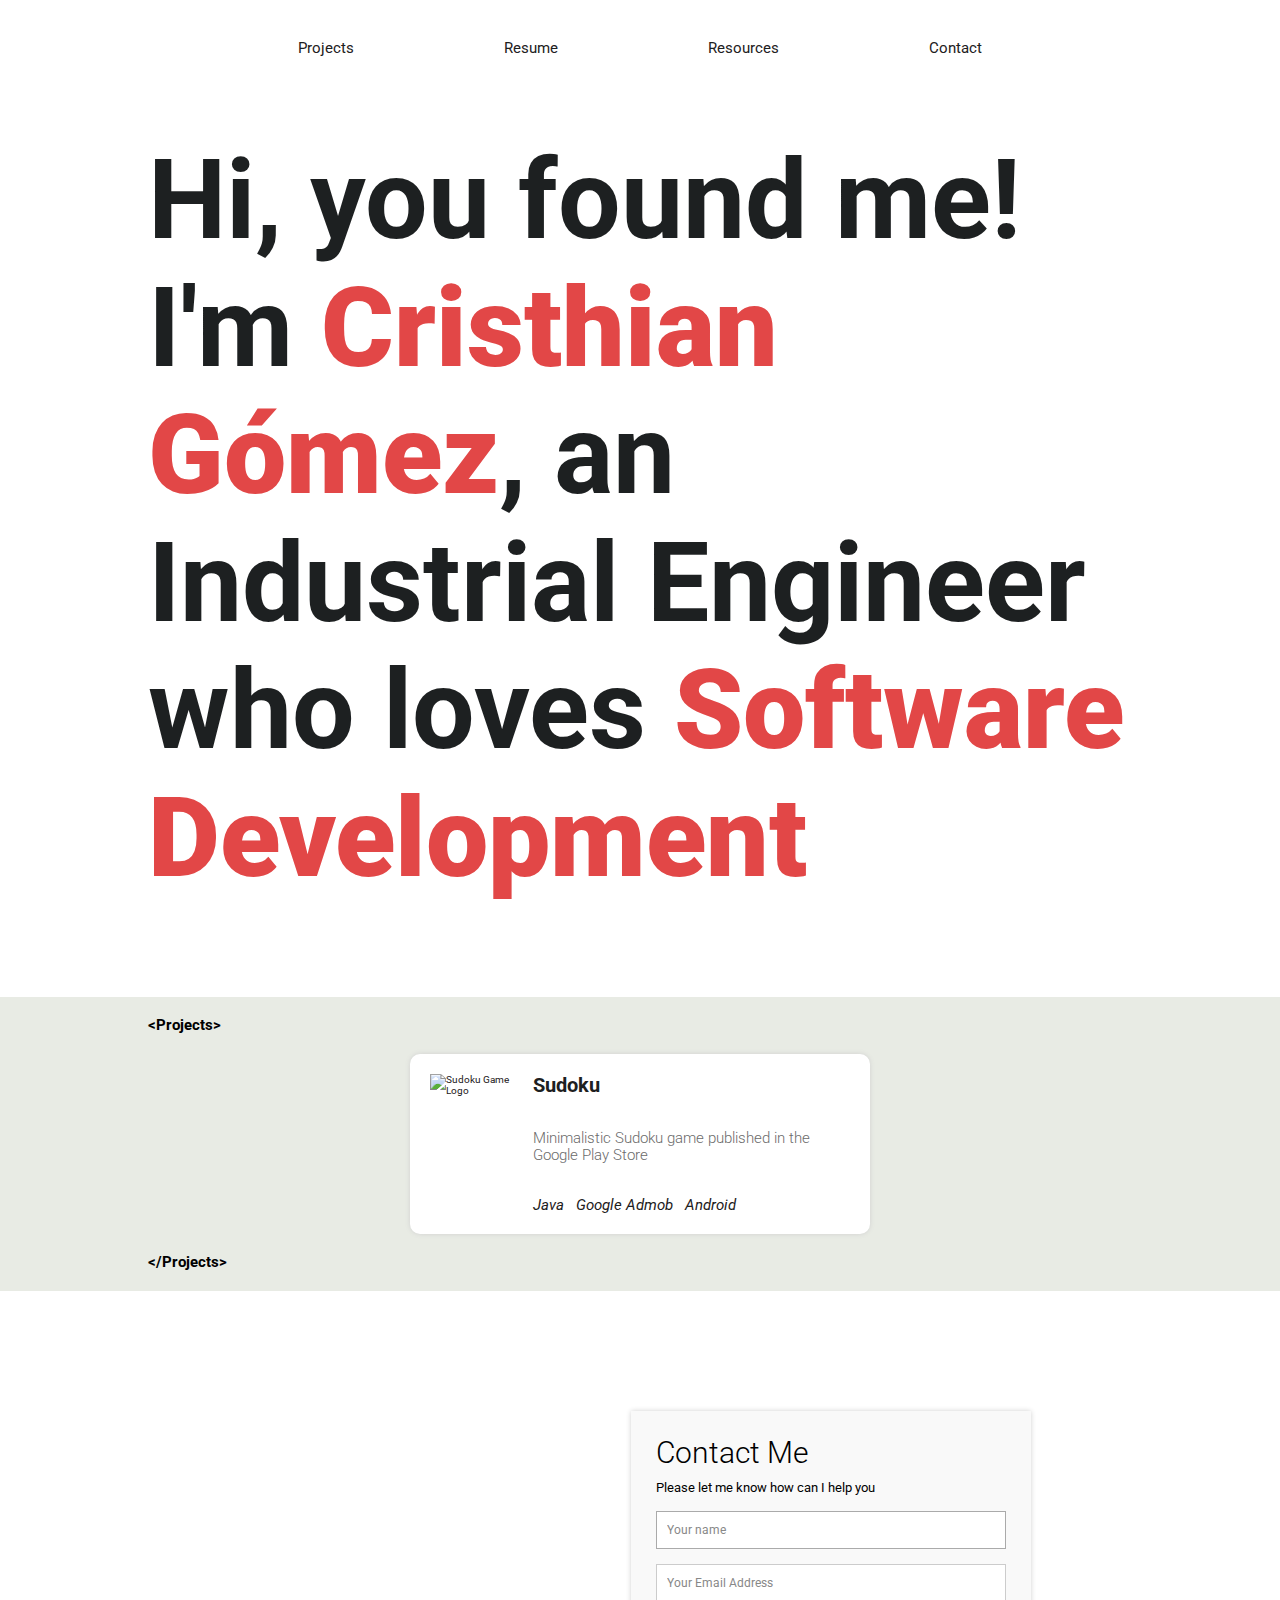
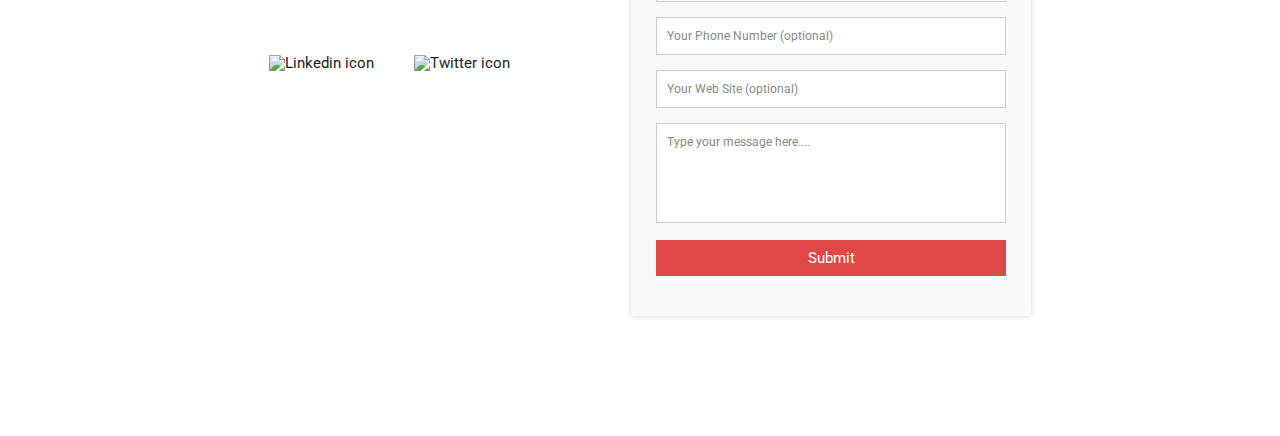
==== index.html @ 99d96ec5 "Fixed some paths to icons" ====
<!DOCTYPE html>
<html lang="en">
<head>
    <meta charset="UTF-8">
    <meta http-equiv="X-UA-Compatible" content="IE=edge">
    <meta name="viewport" content="width=device-width, initial-scale=1.0">
    <title>Cristhian Gomez</title>
    <link rel="preconnect" href="https://fonts.gstatic.com">
    <link href="https://fonts.googleapis.com/css2?family=Roboto:ital,wght@0,300;0,400;0,500;0,700;1,300;1,500&display=swap" rel="stylesheet">   
    <link rel="stylesheet" href="styles/normalize.css">
    <link rel="stylesheet" href="styles/styles.css">
</head>
<body>
    <div class="header-container">
        <header class="header">
            <nav class="navmenu">
                <ul>
                    <li><a href="#projects-section">Projects</a></li>
                    <li><a href="/portfolio/resources/CristhianGomezCVZ.pdf">Resume</a></li>
                    <li><a href="#">Resources</a></li>
                    <li><a href="#contact-section">Contact</a></li>
                </ul>
            </nav>
        </header>
    </div>
    <div class="main-container">
        <section class="main-page">
            <h1 class="first-message">Hi, you found me! I'm <strong>Cristhian Gómez</strong>, an Industrial Engineer
            who loves <strong>Software Development</strong>
            </h1>
        </section>
        <div class="project-list-container" id="projects-section">
            <section class="projects-list">
                <h2 class="projects-title">Projects</h2>
                <div class="projects-container">
                    <a class="card" href="https://play.google.com/store/apps/details?id=co.appengine.games.sudokuland" target="_blank">
                        <img src="/portfolio/resources/sudoku-logo.svg" alt="Sudoku Game Logo">
                        <div class="card__body">
                            <h2 class="card__header">Sudoku</h2>
                            <p class="card__description">Minimalistic Sudoku game published in the Google Play Store</p>
                            <ul class="card__list">
                                <li class="card__item">Java</li>
                                <li class="card__item">Google Admob</li>
                                <li class="card__item">Android</li>
                            </ul>
                        </div>
                    </a>
                </div>
                <h2 class="projects-subtitle">Projects</h2>
            </section>
        </div>
    </div>
    <div class="footer-container" id="contact-section">
        <footer class="footer">
                <ul class="social-network-menu">
                    <li>
                        <a href="https://www.linkedin.com/in/ccgm594/" target="_blank">
                            <img src="/portfolio/resources/icons8-linkedin.svg" alt="Linkedin icon">
                        </a>
                    </li>
                    <li>
                        <a href="https://twitter.com/crisgomezmayor" target="_blank">
                            <img src="/portfolio/resources/icons8-twitter.svg" alt="Twitter icon">
                        </a>
                    </li>
                </ul>
            <div class="form-container">  
                <form id="contact" action="" method="post">
                  <h3>Contact Me</h3>
                  <h4>Please let me know how can I help you</h4>
                  <fieldset>
                    <input placeholder="Your name" type="text" tabindex="1" required autofocus>
                  </fieldset>
                  <fieldset>
                    <input placeholder="Your Email Address" type="email" tabindex="2" required>
                  </fieldset>
                  <fieldset>
                    <input placeholder="Your Phone Number (optional)" type="tel" tabindex="3" required>
                  </fieldset>
                  <fieldset>
                    <input placeholder="Your Web Site (optional)" type="url" tabindex="4" required>
                  </fieldset>
                  <fieldset>
                    <textarea placeholder="Type your message here...." tabindex="5" required></textarea>
                  </fieldset>
                  <fieldset>
                    <button name="submit" type="submit" id="contact-submit" data-submit="...Sending">Submit</button>
                  </fieldset>
                </form>
              </div>
        </footer>
    </div>
</body>
</html>
---- styles/styles.css ----
:root {
  --color-primary: #fff;
  --color-secondary: #e8ebe4;
  --color-accent: #e24747;
  --color-accent-dark: #cf4141;
}

*,
*::after,
*::before {
  margin: 0;
  padding: 0;
  box-sizing: border-box;
  -webkit-box-sizing: border-box;
  -moz-box-sizing: border-box;
  -webkit-font-smoothing: antialiased;
  -moz-font-smoothing: antialiased;
  -o-font-smoothing: antialiased;
  font-smoothing: antialiased;
  text-rendering: optimizeLegibility;
}

html {
  font-size: 62.5%;
  scroll-behavior: smooth;
}

body {
  font-family: "Roboto", Helvetica, Arial, sans-serif;
}

ul li {
  list-style: none;
  font-size: 1.5rem;
}

.navmenu {
  margin: 0 auto;
  padding: 40px 20px;
  max-width: 1024px;
  justify-content: center;
}

.navmenu ul {
  display: flex;
  flex-direction: row;
  justify-content: space-evenly;
  margin: 0 auto;
  padding: 0;
}

a {
  text-decoration: none;
  color: #1d2021;
}

.main-page,
.projects-list {
  padding: 20px;
  max-width: 1024px;
  margin: 0 auto;
}

strong {
  color: #e24747;
}

h1 {
  color: #1d2021;
  margin-top: 0;
  font-size: 4.236rem;
}

.project-list-container {
  background-color: #e8ebe4;
}

.projects-container {
  display: flex;
  flex-direction: column;
  overflow: auto;
}

.projects-title::before {
  content: "<";
}

.projects-title::after {
  content: ">";
}

.projects-subtitle::before {
  content: "</";
}

.projects-subtitle::after {
  content: ">";
}

.footer {
  max-width: 1024px;
  margin: 0 auto;
  padding: 20px;
  display: flex;
  justify-content: space-evenly;
  align-content: center;
}

.social-network-menu {
  display: flex;
  flex-direction: row;
  justify-content: space-around;
  align-items: center;
}

.social-network-menu li {
  margin: 2rem;
}

.greetings {
  font-size: 2rem;
  font-weight: normal;
  margin-bottom: 3rem;
}
@media screen and (min-width: 360px) {
  h1 {
    margin-top: 2rem;
    font-size: 5.063rem;
  }
}

@media screen and (min-width: 520px) {
  h1 {
    margin-top: 2rem;
    font-size: 7.594rem;
  }
}

@media screen and (min-width: 1024px) {
  h1 {
    margin-top: 2rem;
    font-size: 11.089rem;
  }
}

/* Media */

.card {
  min-width: 360px;
  max-width: 460px;
  height: 180px;
  border-radius: 1rem;
  background-color: white;
  box-shadow: 0 0 5px rgb(209, 209, 209);
  margin: 2rem auto;
  padding: 2rem;
  display: flex;
  flex-direction: row;
  transition: transform 0.2s;
}

.card:hover {
  transform: scale(1.02);
}

.card__body {
  padding-left: 2rem;
  display: flex;
  flex-direction: column;
  justify-content: space-between;
}

.card__header {
  font-size: 2rem;
}

.card__description {
  font-size: 1.5rem;
  font-weight: 300;
  font-style: normal;
  color: rgb(107, 107, 107);
}

.card__item {
  display: inline-block;
  margin-right: 1rem;
  font-style: italic;
}

/* Contact Form */

.form-container {
  max-width: 400px;
  width: 100%;
  position: relative;
}

#contact input[type="text"],
#contact input[type="email"],
#contact input[type="tel"],
#contact input[type="url"],
#contact textarea,
#contact button[type="submit"] {
  font: 400 12px/16px "Roboto", Helvetica, Arial, sans-serif;
}

#contact {
  background: #f9f9f9;
  padding: 25px;
  margin: 100px 0;
  box-shadow: 0 0 5px rgb(209, 209, 209);
}

#contact h3 {
  display: block;
  font-size: 30px;
  font-weight: 300;
  margin-bottom: 10px;
}

#contact h4 {
  margin: 5px 0 15px;
  display: block;
  font-size: 13px;
  font-weight: 400;
}

fieldset {
  border: medium none !important;
  margin: 0 0 10px;
  min-width: 100%;
  padding: 0;
  width: 100%;
}

#contact input[type="text"],
#contact input[type="email"],
#contact input[type="tel"],
#contact input[type="url"],
#contact textarea {
  width: 100%;
  border: 1px solid #ccc;
  background: #fff;
  margin: 0 0 5px;
  padding: 10px;
}

#contact input[type="text"]:hover,
#contact input[type="email"]:hover,
#contact input[type="tel"]:hover,
#contact input[type="url"]:hover,
#contact textarea:hover {
  -webkit-transition: border-color 0.3s ease-in-out;
  -moz-transition: border-color 0.3s ease-in-out;
  transition: border-color 0.3s ease-in-out;
  border: 1px solid #aaa;
}

#contact textarea {
  height: 100px;
  max-width: 100%;
  resize: none;
}

#contact button[type="submit"] {
  cursor: pointer;
  width: 100%;
  border: none;
  background: var(--color-accent);
  color: #fff;
  margin: 0 0 5px;
  padding: 10px;
  font-size: 15px;
}

#contact button[type="submit"]:hover {
  background: var(--color-accent-dark);
  -webkit-transition: background 0.3s ease-in-out;
  -moz-transition: background 0.3s ease-in-out;
  transition: background-color 0.3s ease-in-out;
}

#contact button[type="submit"]:active {
  box-shadow: inset 0 1px 3px rgba(0, 0, 0, 0.5);
}

.copyright {
  text-align: center;
}

#contact input:focus,
#contact textarea:focus {
  outline: 0;
  border: 1px solid #aaa;
}

::-webkit-input-placeholder {
  color: #888;
}

:-moz-placeholder {
  color: #888;
}

::-moz-placeholder {
  color: #888;
}

:-ms-input-placeholder {
  color: #888;
}
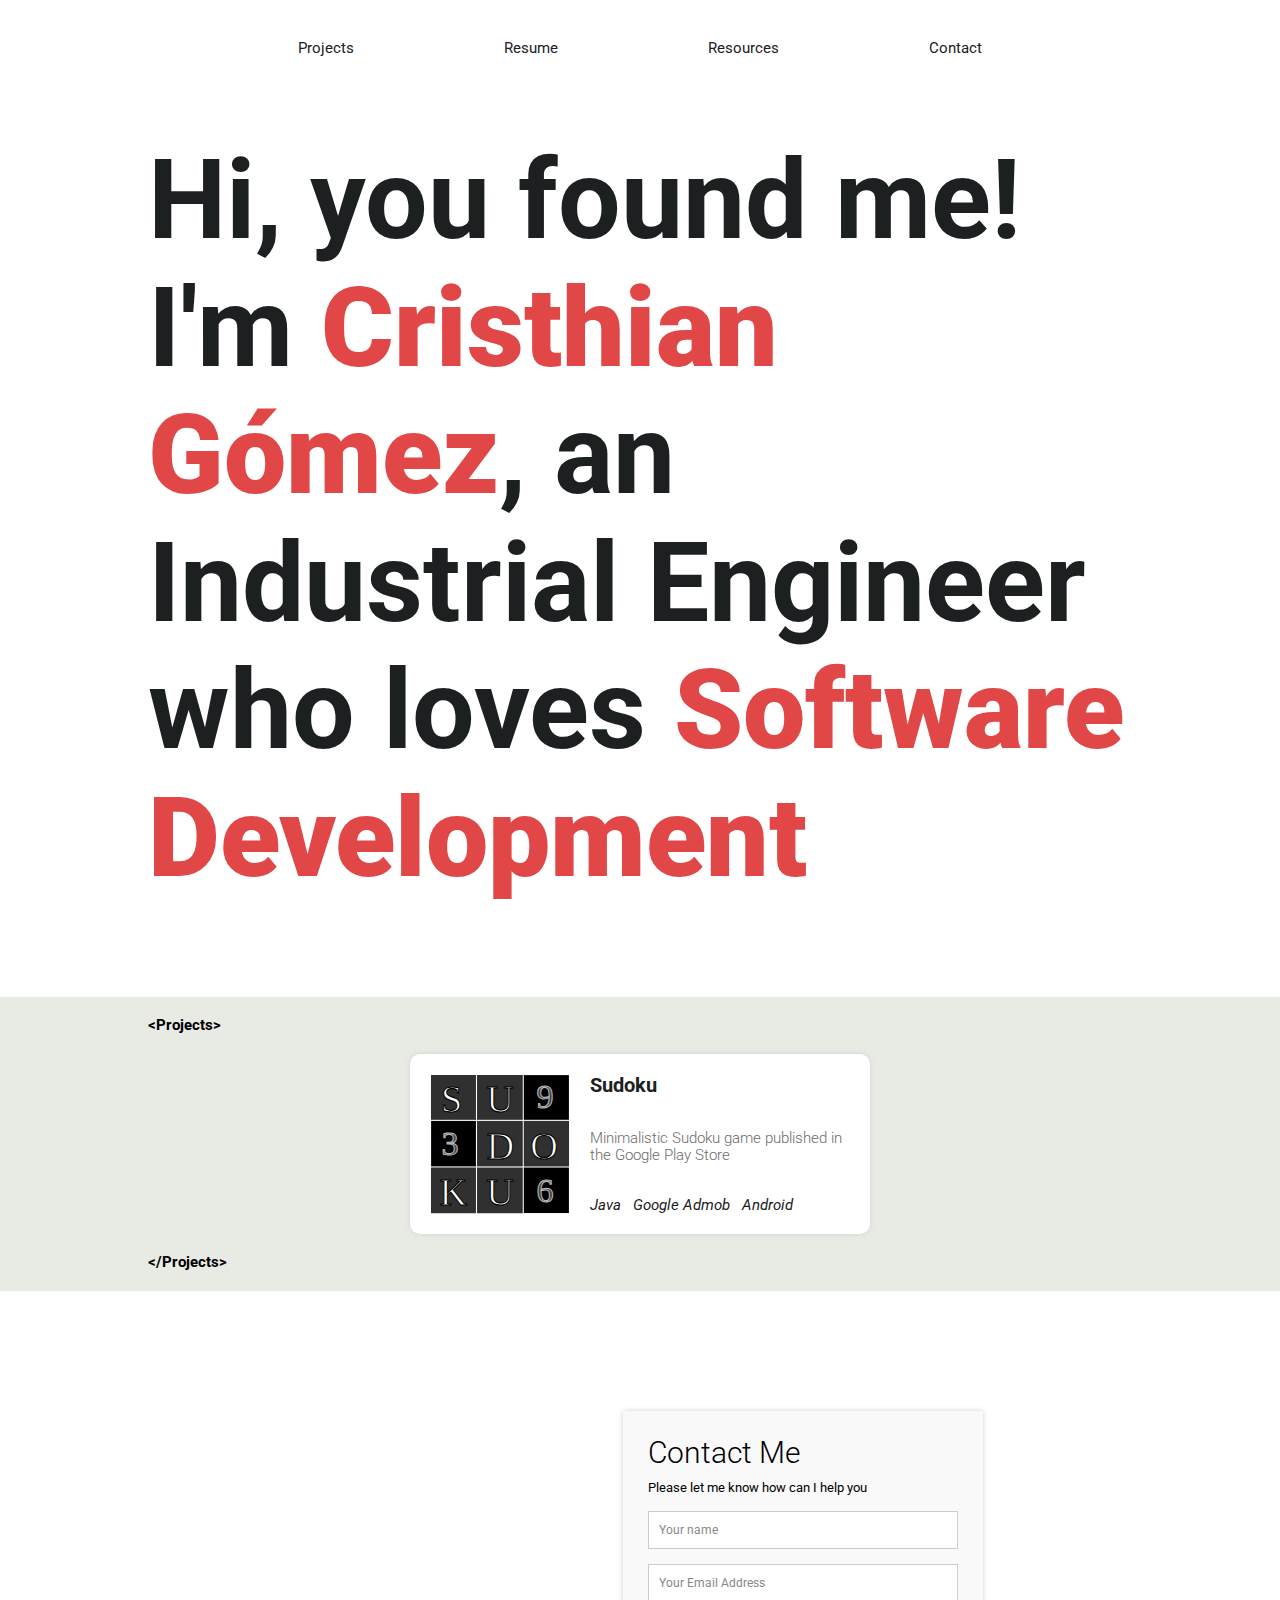
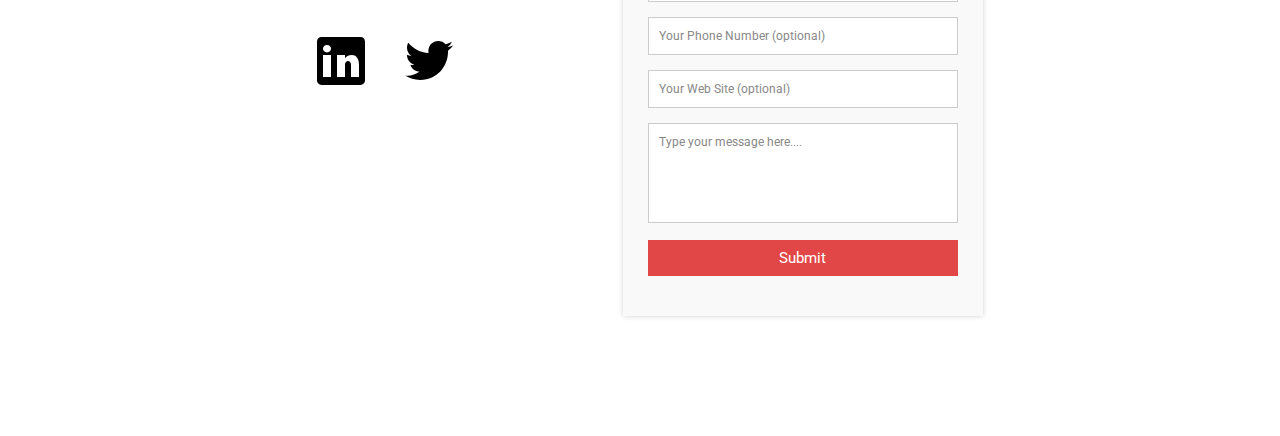
==== commit 494643a9: "Fixed some problems in the card that holds sudoku project" ====
--- a/index.html
+++ b/index.html
@@ -16,7 +16,7 @@
             <nav class="navmenu">
                 <ul>
                     <li><a href="#projects-section">Projects</a></li>
-                    <li><a href="/portfolio/resources/CristhianGomezCVZ.pdf">Resume</a></li>
+                    <li><a href="./portfolio/resources/CristhianGomezCVZ.pdf">Resume</a></li>
                     <li><a href="#">Resources</a></li>
                     <li><a href="#contact-section">Contact</a></li>
                 </ul>
@@ -34,7 +34,7 @@
                 <h2 class="projects-title">Projects</h2>
                 <div class="projects-container">
                     <a class="card" href="https://play.google.com/store/apps/details?id=co.appengine.games.sudokuland" target="_blank">
-                        <img src="/portfolio/resources/sudoku-logo.svg" alt="Sudoku Game Logo">
+                        <img class="card__img" src="./resources/sudoku-logo.svg" alt="Sudoku Game Logo">
                         <div class="card__body">
                             <h2 class="card__header">Sudoku</h2>
                             <p class="card__description">Minimalistic Sudoku game published in the Google Play Store</p>
@@ -55,12 +55,12 @@
                 <ul class="social-network-menu">
                     <li>
                         <a href="https://www.linkedin.com/in/ccgm594/" target="_blank">
-                            <img src="/portfolio/resources/icons8-linkedin.svg" alt="Linkedin icon">
+                            <img src="./resources/icons8-linkedin.svg" alt="Linkedin icon">
                         </a>
                     </li>
                     <li>
                         <a href="https://twitter.com/crisgomezmayor" target="_blank">
-                            <img src="/portfolio/resources/icons8-twitter.svg" alt="Twitter icon">
+                            <img src="./resources/icons8-twitter.svg" alt="Twitter icon">
                         </a>
                     </li>
                 </ul>
@@ -69,7 +69,7 @@
                   <h3>Contact Me</h3>
                   <h4>Please let me know how can I help you</h4>
                   <fieldset>
-                    <input placeholder="Your name" type="text" tabindex="1" required autofocus>
+                    <input placeholder="Your name" type="text" tabindex="1" required>
                   </fieldset>
                   <fieldset>
                     <input placeholder="Your Email Address" type="email" tabindex="2" required>
--- a/styles/styles.css
+++ b/styles/styles.css
@@ -77,7 +77,6 @@
 
 .projects-container {
   display: flex;
-  flex-direction: column;
   overflow: auto;
 }
 
@@ -102,15 +101,28 @@
   margin: 0 auto;
   padding: 20px;
   display: flex;
+  flex-direction: column-reverse;
   justify-content: space-evenly;
   align-content: center;
 }
 
+@media screen and (min-width: 1024px) {
+  .footer {
+    flex-direction: row;
+  }
+}
+
 .social-network-menu {
   display: flex;
   flex-direction: row;
-  justify-content: space-around;
+  justify-content: center;
   align-items: center;
+}
+
+@media screen and (min-witdh: 1024px) {
+  .social-network-menu {
+    justify-content: space-around;
+  }
 }
 
 .social-network-menu li {
@@ -159,6 +171,10 @@
   transition: transform 0.2s;
 }
 
+.card__img {
+  margin: 0;
+}
+
 .card:hover {
   transform: scale(1.02);
 }
@@ -190,9 +206,16 @@
 /* Contact Form */
 
 .form-container {
-  max-width: 400px;
+  max-width: 360px;
   width: 100%;
+  margin: 0 auto;
   position: relative;
+}
+
+@media screen and (min-width: 1024px) {
+  .form-container {
+    margin: 0 0;
+  }
 }
 
 #contact input[type="text"],
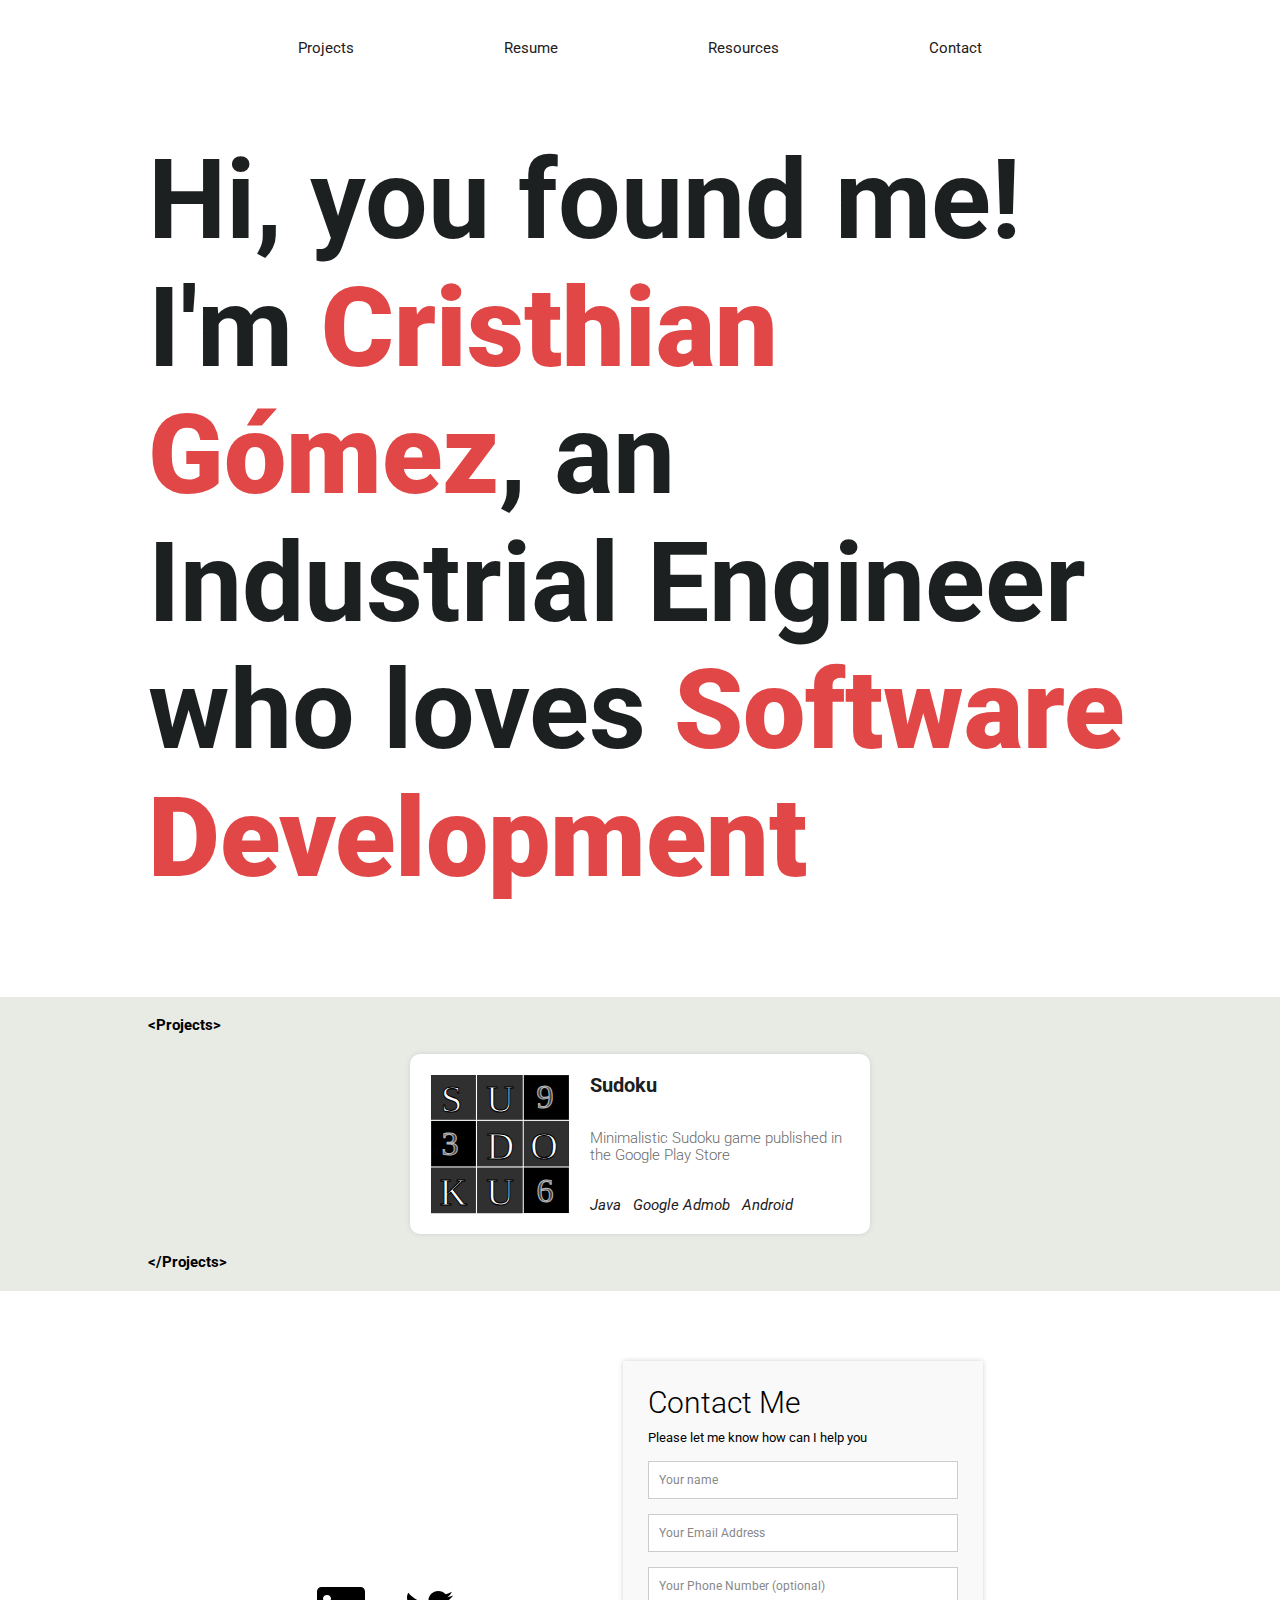
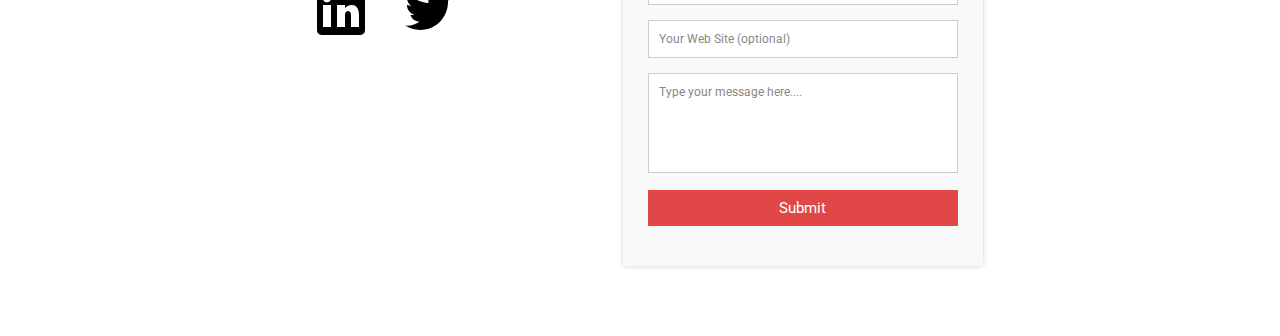
==== commit 4315d1d0: "Fixed some bugs with the card" ====
--- a/index.html
+++ b/index.html
@@ -9,6 +9,8 @@
     <link href="https://fonts.googleapis.com/css2?family=Roboto:ital,wght@0,300;0,400;0,500;0,700;1,300;1,500&display=swap" rel="stylesheet">   
     <link rel="stylesheet" href="styles/normalize.css">
     <link rel="stylesheet" href="styles/styles.css">
+
+    <script src="https://ajax.googleapis.com/ajax/libs/jquery/3.5.1/jquery.min.js"></script>
 </head>
 <body>
     <div class="header-container">
@@ -16,7 +18,7 @@
             <nav class="navmenu">
                 <ul>
                     <li><a href="#projects-section">Projects</a></li>
-                    <li><a href="./portfolio/resources/CristhianGomezCVZ.pdf">Resume</a></li>
+                    <li><a href="./resources/CristhianGomezCVZ.pdf">Resume</a></li>
                     <li><a href="#">Resources</a></li>
                     <li><a href="#contact-section">Contact</a></li>
                 </ul>
@@ -69,19 +71,19 @@
                   <h3>Contact Me</h3>
                   <h4>Please let me know how can I help you</h4>
                   <fieldset>
-                    <input placeholder="Your name" type="text" tabindex="1" required>
+                    <input placeholder="Your name" type="text" tabindex="1" name="name" required>
                   </fieldset>
                   <fieldset>
-                    <input placeholder="Your Email Address" type="email" tabindex="2" required>
+                    <input placeholder="Your Email Address" type="email" tabindex="2" name="email" required>
                   </fieldset>
                   <fieldset>
-                    <input placeholder="Your Phone Number (optional)" type="tel" tabindex="3" required>
+                    <input placeholder="Your Phone Number (optional)" type="tel" tabindex="3" name="phone" >
                   </fieldset>
                   <fieldset>
-                    <input placeholder="Your Web Site (optional)" type="url" tabindex="4" required>
+                    <input placeholder="Your Web Site (optional)" type="url" tabindex="4" name="website">
                   </fieldset>
                   <fieldset>
-                    <textarea placeholder="Type your message here...." tabindex="5" required></textarea>
+                    <textarea placeholder="Type your message here...." tabindex="5" name="message" required></textarea>
                   </fieldset>
                   <fieldset>
                     <button name="submit" type="submit" id="contact-submit" data-submit="...Sending">Submit</button>
@@ -91,4 +93,5 @@
         </footer>
     </div>
 </body>
+<script src="./js/index.js"></script>
 </html>--- a/styles/styles.css
+++ b/styles/styles.css
@@ -77,7 +77,15 @@
 
 .projects-container {
   display: flex;
+  flex-direction: column;
   overflow: auto;
+}
+
+@media screen and (min-width: 1024px) {
+  .projects-container {
+    flex-direction: row;
+    justify-content: space-between;
+  }
 }
 
 .projects-title::before {
@@ -172,7 +180,6 @@
 }
 
 .card__img {
-  margin: 0;
 }
 
 .card:hover {
@@ -230,7 +237,7 @@
 #contact {
   background: #f9f9f9;
   padding: 25px;
-  margin: 100px 0;
+  margin: 50px 0;
   box-shadow: 0 0 5px rgb(209, 209, 209);
 }
 
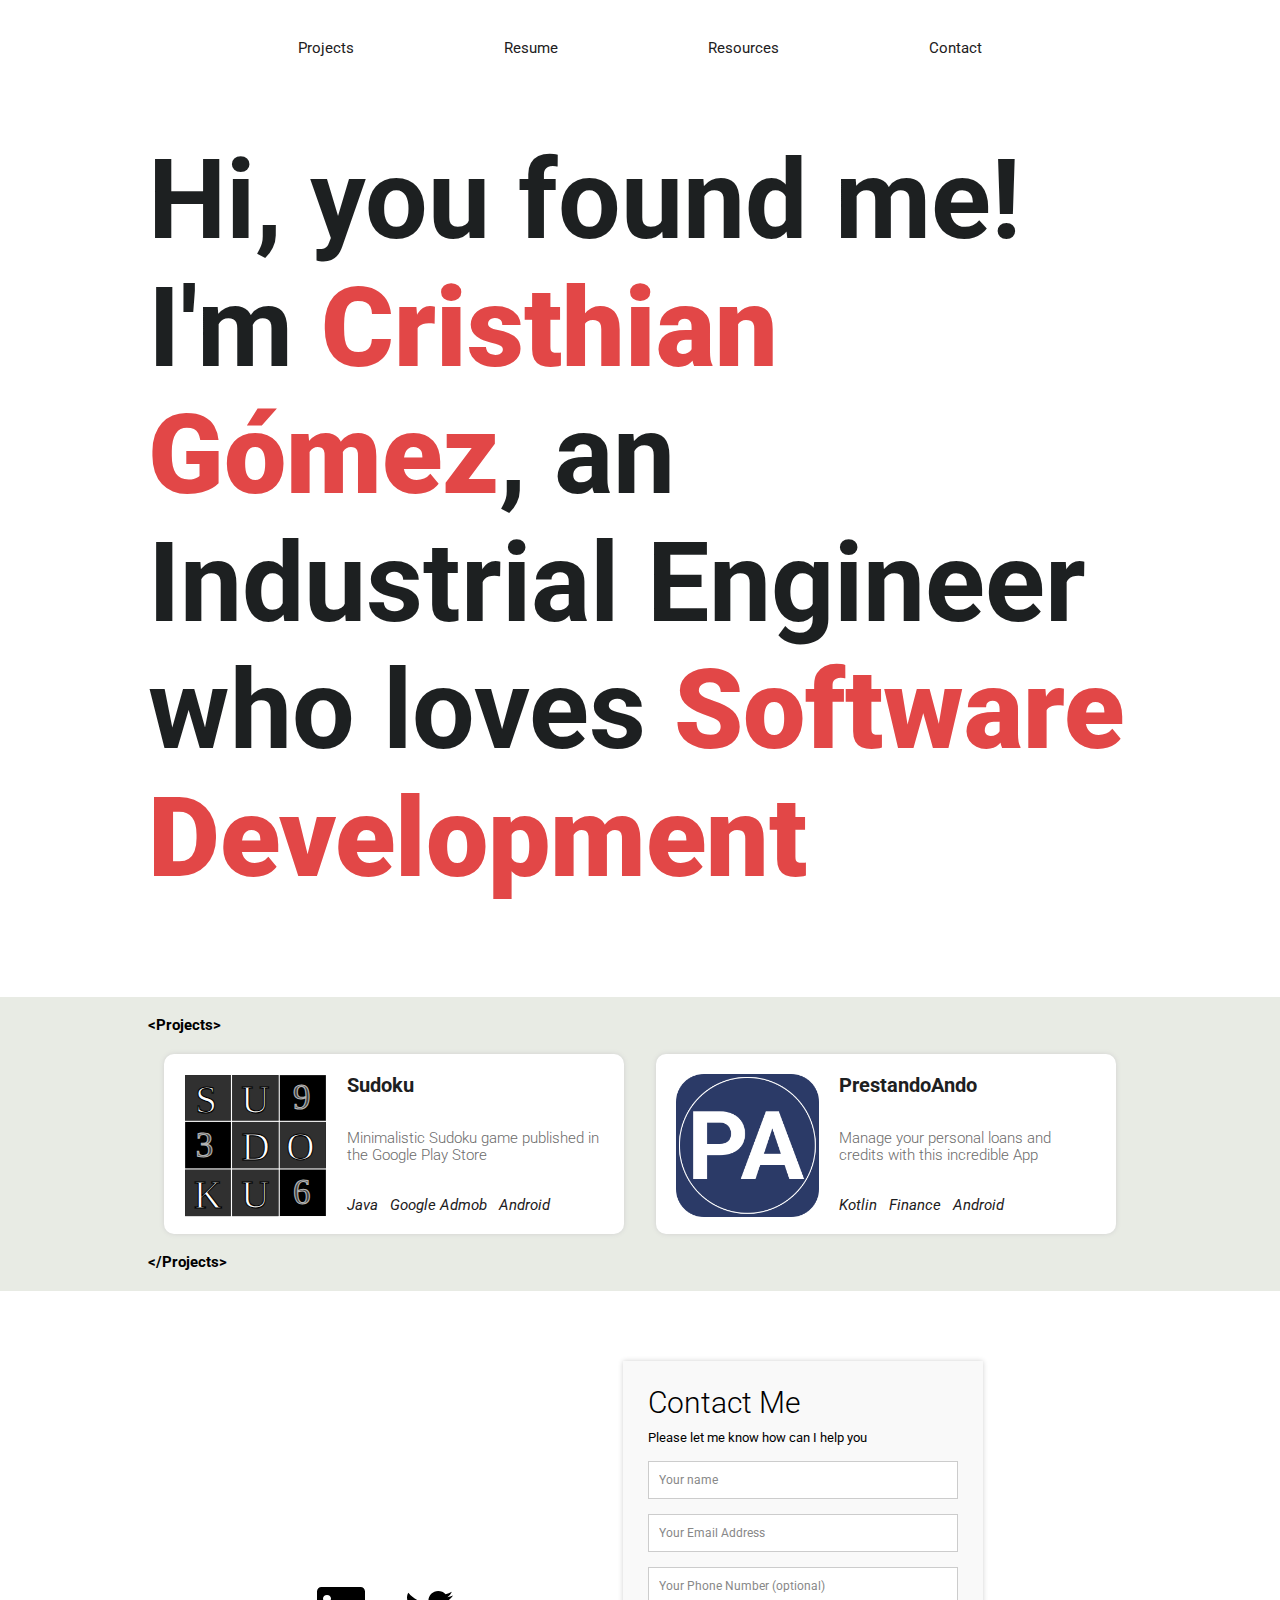
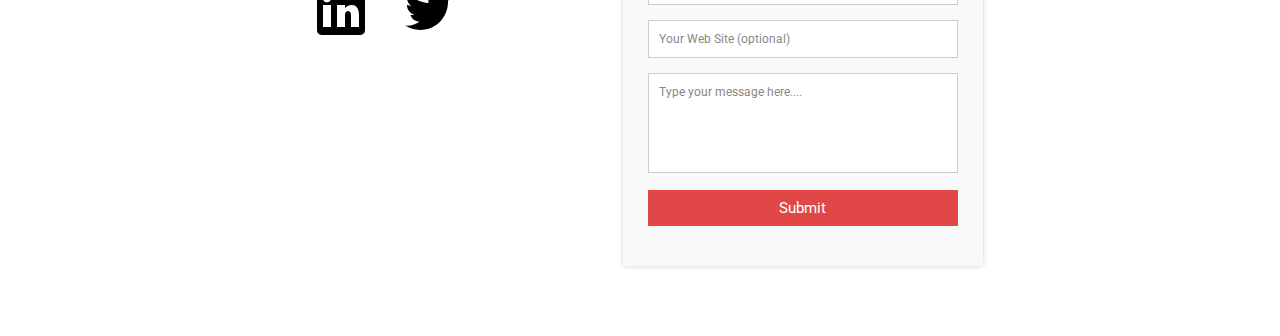
==== commit 94d07eac: "Added data terms for prestandoAndoand also new project icon for the app" ====
--- a/index.html
+++ b/index.html
@@ -43,6 +43,18 @@
                             <ul class="card__list">
                                 <li class="card__item">Java</li>
                                 <li class="card__item">Google Admob</li>
+                                <li class="card__item">Android</li>
+                            </ul>
+                        </div>
+                    </a>
+                    <a class="card" href="https://play.google.com/store/apps/details?id=co.appengine.games.sudokuland" target="_blank">
+                        <img class="card__img" src="./resources/Group 1.png" alt="PrestandoAndoLogo">
+                        <div class="card__body">
+                            <h2 class="card__header">PrestandoAndo</h2>
+                            <p class="card__description">Manage your personal loans and credits with this incredible App</p>
+                            <ul class="card__list">
+                                <li class="card__item">Kotlin</li>
+                                <li class="card__item">Finance</li>
                                 <li class="card__item">Android</li>
                             </ul>
                         </div>
--- a/styles/styles.css
+++ b/styles/styles.css
@@ -180,6 +180,8 @@
 }
 
 .card__img {
+  height: 143px;
+  width: 143px;
 }
 
 .card:hover {
